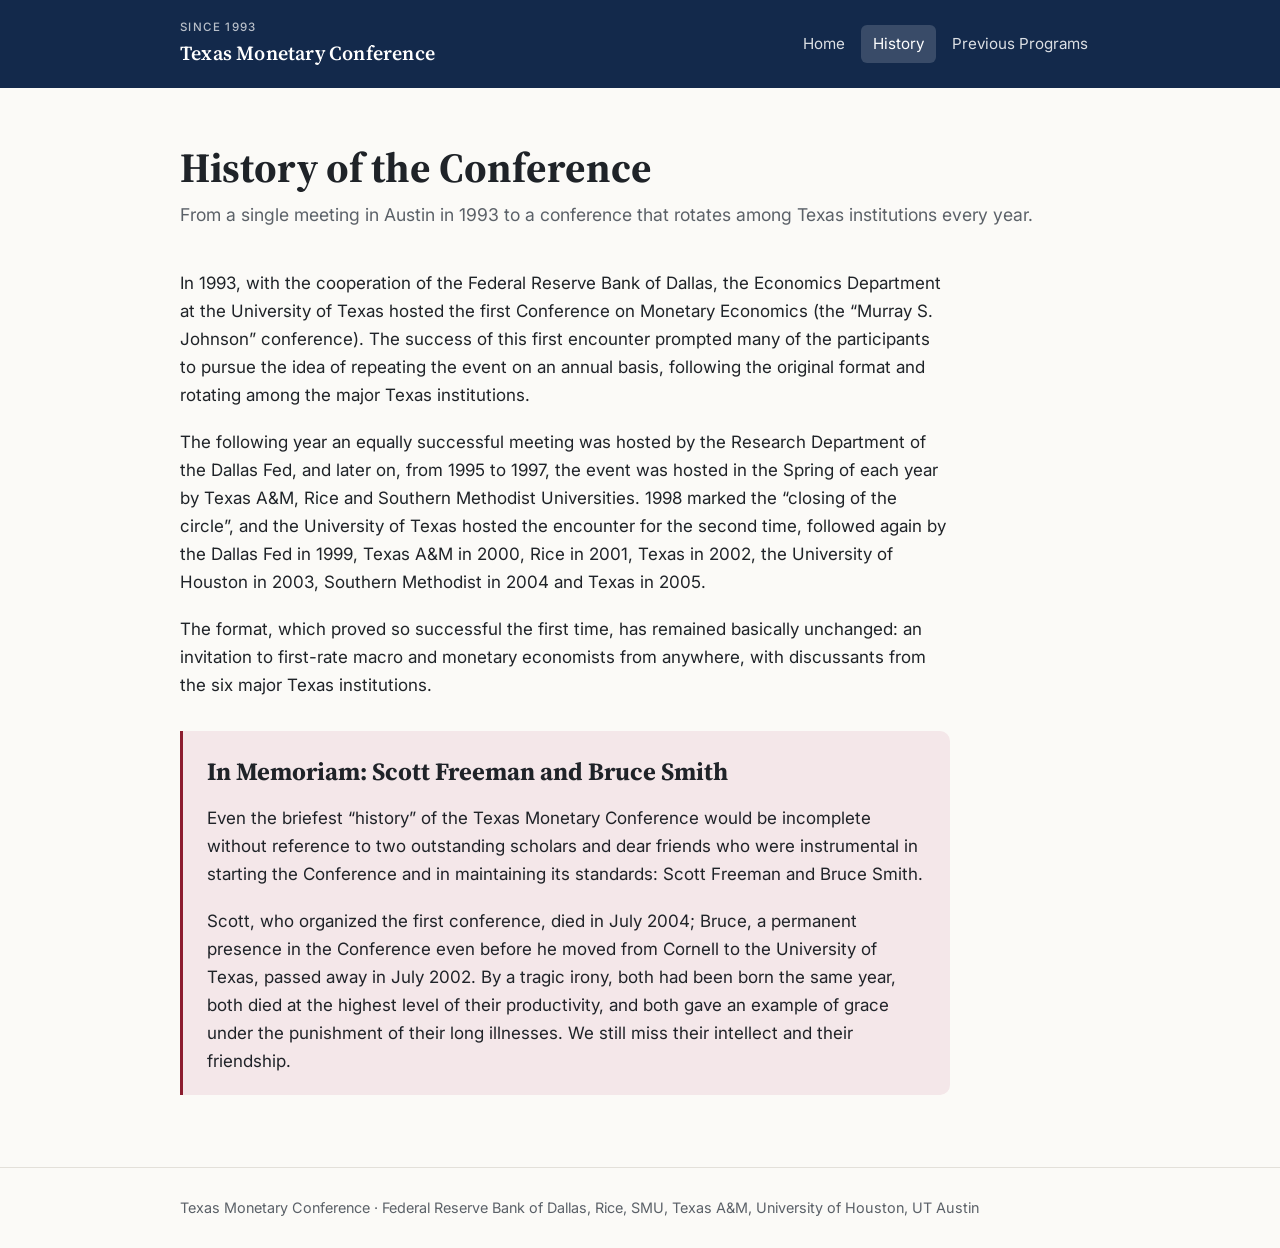
==== history.html @ 77f2ba34 "Add Texas Monetary Conference website Landing page for 2027, history page, and previous programs tab" ====
<!doctype html>
<html lang="en">
<head>
  <meta charset="utf-8">
  <meta name="viewport" content="width=device-width, initial-scale=1">
  <title>History · Texas Monetary Conference</title>
  <link rel="preconnect" href="https://fonts.googleapis.com">
  <link rel="preconnect" href="https://fonts.gstatic.com" crossorigin>
  <link href="https://fonts.googleapis.com/css2?family=Inter:wght@400;500;600;700&family=Source+Serif+4:wght@600&display=swap" rel="stylesheet">
  <link rel="stylesheet" href="css/style.css">
</head>
<body>
  <header class="site-header">
    <div class="wrap">
      <a class="brand" href="index.html"><small>Since 1993</small>Texas Monetary Conference</a>
      <nav class="site-nav" aria-label="Main">
        <a href="index.html">Home</a>
        <a href="history.html" aria-current="page">History</a>
        <a href="programs.html">Previous Programs</a>
      </nav>
    </div>
  </header>

  <main>
    <div class="wrap">
      <h1 class="page-title">History of the Conference</h1>
      <p class="lede">From a single meeting in Austin in 1993 to a conference that rotates among Texas institutions every year.</p>

      <div class="prose">
        <p>In 1993, with the cooperation of the Federal Reserve Bank of Dallas, the Economics Department at the University of Texas hosted the first Conference on Monetary Economics (the “Murray S. Johnson” conference). The success of this first encounter prompted many of the participants to pursue the idea of repeating the event on an annual basis, following the original format and rotating among the major Texas institutions.</p>
        <p>The following year an equally successful meeting was hosted by the Research Department of the Dallas Fed, and later on, from 1995 to 1997, the event was hosted in the Spring of each year by Texas A&amp;M, Rice and Southern Methodist Universities. 1998 marked the “closing of the circle”, and the University of Texas hosted the encounter for the second time, followed again by the Dallas Fed in 1999, Texas A&amp;M in 2000, Rice in 2001, Texas in 2002, the University of Houston in 2003, Southern Methodist in 2004 and Texas in 2005.</p>
        <p>The format, which proved so successful the first time, has remained basically unchanged: an invitation to first-rate macro and monetary economists from anywhere, with discussants from the six major Texas institutions.</p>

        <div class="tribute">
          <h2>In Memoriam: Scott Freeman and Bruce Smith</h2>
          <p>Even the briefest “history” of the Texas Monetary Conference would be incomplete without reference to two outstanding scholars and dear friends who were instrumental in starting the Conference and in maintaining its standards: Scott Freeman and Bruce Smith.</p>
          <p>Scott, who organized the first conference, died in July 2004; Bruce, a permanent presence in the Conference even before he moved from Cornell to the University of Texas, passed away in July 2002. By a tragic irony, both had been born the same year, both died at the highest level of their productivity, and both gave an example of grace under the punishment of their long illnesses. We still miss their intellect and their friendship.</p>
        </div>
      </div>
    </div>
  </main>

  <footer class="site-footer">
    <div class="wrap">Texas Monetary Conference · Federal Reserve Bank of Dallas, Rice, SMU, Texas A&amp;M, University of Houston, UT Austin</div>
  </footer>
</body>
</html>
---- css/style.css ----
:root {
  --bg: #fbfaf7;
  --surface: #ffffff;
  --text: #1f2328;
  --muted: #5b6168;
  --accent: #8c1d2f;
  --accent-soft: #f4e7e9;
  --navy: #13294b;
  --border: #e3e0da;
  --serif: "Source Serif 4", Georgia, "Times New Roman", serif;
  --sans: "Inter", -apple-system, BlinkMacSystemFont, "Segoe UI", Roboto, sans-serif;
}

@media (prefers-color-scheme: dark) {
  :root {
    --bg: #14171c;
    --surface: #1c2027;
    --text: #e8e6e1;
    --muted: #a3a7ad;
    --accent: #e0697c;
    --accent-soft: #33222a;
    --navy: #0d1a2f;
    --border: #2d323a;
  }
}

* { box-sizing: border-box; }

html { -webkit-text-size-adjust: 100%; }

body {
  margin: 0;
  background: var(--bg);
  color: var(--text);
  font-family: var(--sans);
  font-size: 17px;
  line-height: 1.65;
}

a { color: var(--accent); }
a:hover { text-decoration-thickness: 2px; }

.wrap {
  max-width: 960px;
  margin: 0 auto;
  padding: 0 20px;
}

/* Header & nav */
.site-header {
  background: var(--navy);
  color: #fff;
}
.site-header .wrap {
  display: flex;
  flex-wrap: wrap;
  align-items: center;
  justify-content: space-between;
  gap: 12px 24px;
  padding-top: 18px;
  padding-bottom: 18px;
}
.brand {
  color: #fff;
  text-decoration: none;
  font-family: var(--serif);
  font-size: 1.25rem;
  font-weight: 600;
  letter-spacing: 0.01em;
}
.brand small {
  display: block;
  font-family: var(--sans);
  font-size: 0.72rem;
  font-weight: 500;
  letter-spacing: 0.12em;
  text-transform: uppercase;
  opacity: 0.7;
}
.site-nav {
  display: flex;
  flex-wrap: wrap;
  gap: 4px;
}
.site-nav a {
  color: #fff;
  text-decoration: none;
  font-size: 0.95rem;
  padding: 6px 12px;
  border-radius: 6px;
  opacity: 0.85;
}
.site-nav a:hover { opacity: 1; background: rgba(255, 255, 255, 0.1); }
.site-nav a[aria-current="page"] {
  opacity: 1;
  background: rgba(255, 255, 255, 0.16);
}

/* Hero */
.hero {
  background: linear-gradient(160deg, var(--navy) 0%, #2a1a3a 55%, var(--accent) 140%);
  color: #fff;
  padding: 72px 0 80px;
}
.eyebrow {
  font-size: 0.8rem;
  font-weight: 600;
  letter-spacing: 0.14em;
  text-transform: uppercase;
  opacity: 0.75;
  margin: 0 0 12px;
}
.hero h1 {
  font-family: var(--serif);
  font-size: clamp(2.2rem, 6vw, 3.6rem);
  line-height: 1.1;
  margin: 0 0 20px;
  font-weight: 600;
}
.hero-meta {
  display: flex;
  flex-wrap: wrap;
  gap: 10px 28px;
  font-size: 1.1rem;
  margin: 0 0 28px;
}
.hero-meta span { white-space: nowrap; }
.badge {
  display: inline-block;
  background: rgba(255, 255, 255, 0.14);
  border: 1px solid rgba(255, 255, 255, 0.3);
  border-radius: 999px;
  padding: 8px 18px;
  font-weight: 600;
  font-size: 0.95rem;
}

/* Content */
main { padding: 56px 0 72px; }
.page-title {
  font-family: var(--serif);
  font-size: clamp(1.9rem, 4.5vw, 2.6rem);
  line-height: 1.15;
  margin: 0 0 8px;
}
.lede { color: var(--muted); font-size: 1.1rem; margin: 0 0 40px; }
h2 {
  font-family: var(--serif);
  font-size: 1.55rem;
  margin: 48px 0 12px;
}
h2:first-child { margin-top: 0; }
.prose { max-width: 70ch; }
.prose p { margin: 0 0 1.1em; }

.card-grid {
  display: grid;
  grid-template-columns: repeat(auto-fit, minmax(240px, 1fr));
  gap: 16px;
  margin-top: 16px;
}
.card {
  background: var(--surface);
  border: 1px solid var(--border);
  border-radius: 10px;
  padding: 20px 22px;
}
.card h3 { margin: 0 0 6px; font-size: 1.05rem; }
.card p { margin: 0; color: var(--muted); font-size: 0.97rem; }
.card a { font-weight: 600; }

.institutions {
  list-style: none;
  padding: 0;
  margin: 16px 0 0;
  display: flex;
  flex-wrap: wrap;
  gap: 10px;
}
.institutions li {
  background: var(--surface);
  border: 1px solid var(--border);
  border-radius: 999px;
  padding: 6px 16px;
  font-size: 0.95rem;
}

.tribute {
  border-left: 3px solid var(--accent);
  background: var(--accent-soft);
  padding: 20px 24px;
  border-radius: 0 10px 10px 0;
  margin: 32px 0 0;
}
.tribute h2 { margin-top: 0; }
.tribute p:last-child { margin-bottom: 0; }

/* Programs table */
.table-wrap {
  overflow-x: auto;
  background: var(--surface);
  border: 1px solid var(--border);
  border-radius: 10px;
}
table {
  width: 100%;
  border-collapse: collapse;
  font-size: 0.97rem;
}
th, td {
  text-align: left;
  padding: 12px 16px;
  border-bottom: 1px solid var(--border);
  vertical-align: top;
}
thead th {
  font-size: 0.78rem;
  letter-spacing: 0.08em;
  text-transform: uppercase;
  color: var(--muted);
  font-weight: 600;
  background: var(--bg);
}
tbody tr:last-child td { border-bottom: 0; }
tbody tr:hover { background: var(--accent-soft); }
td.year { font-weight: 700; font-variant-numeric: tabular-nums; white-space: nowrap; }
td.na { color: var(--muted); font-style: italic; }
.pdf-link { font-weight: 600; white-space: nowrap; }
.note { color: var(--muted); font-size: 0.92rem; margin-top: 16px; }

/* Footer */
.site-footer {
  border-top: 1px solid var(--border);
  padding: 28px 0;
  color: var(--muted);
  font-size: 0.9rem;
}

@media (max-width: 600px) {
  body { font-size: 16px; }
  .wrap { padding: 0 16px; }
  .hero { padding: 48px 0 56px; }
  main { padding: 40px 0 56px; }
  th, td { padding: 10px 12px; }
}
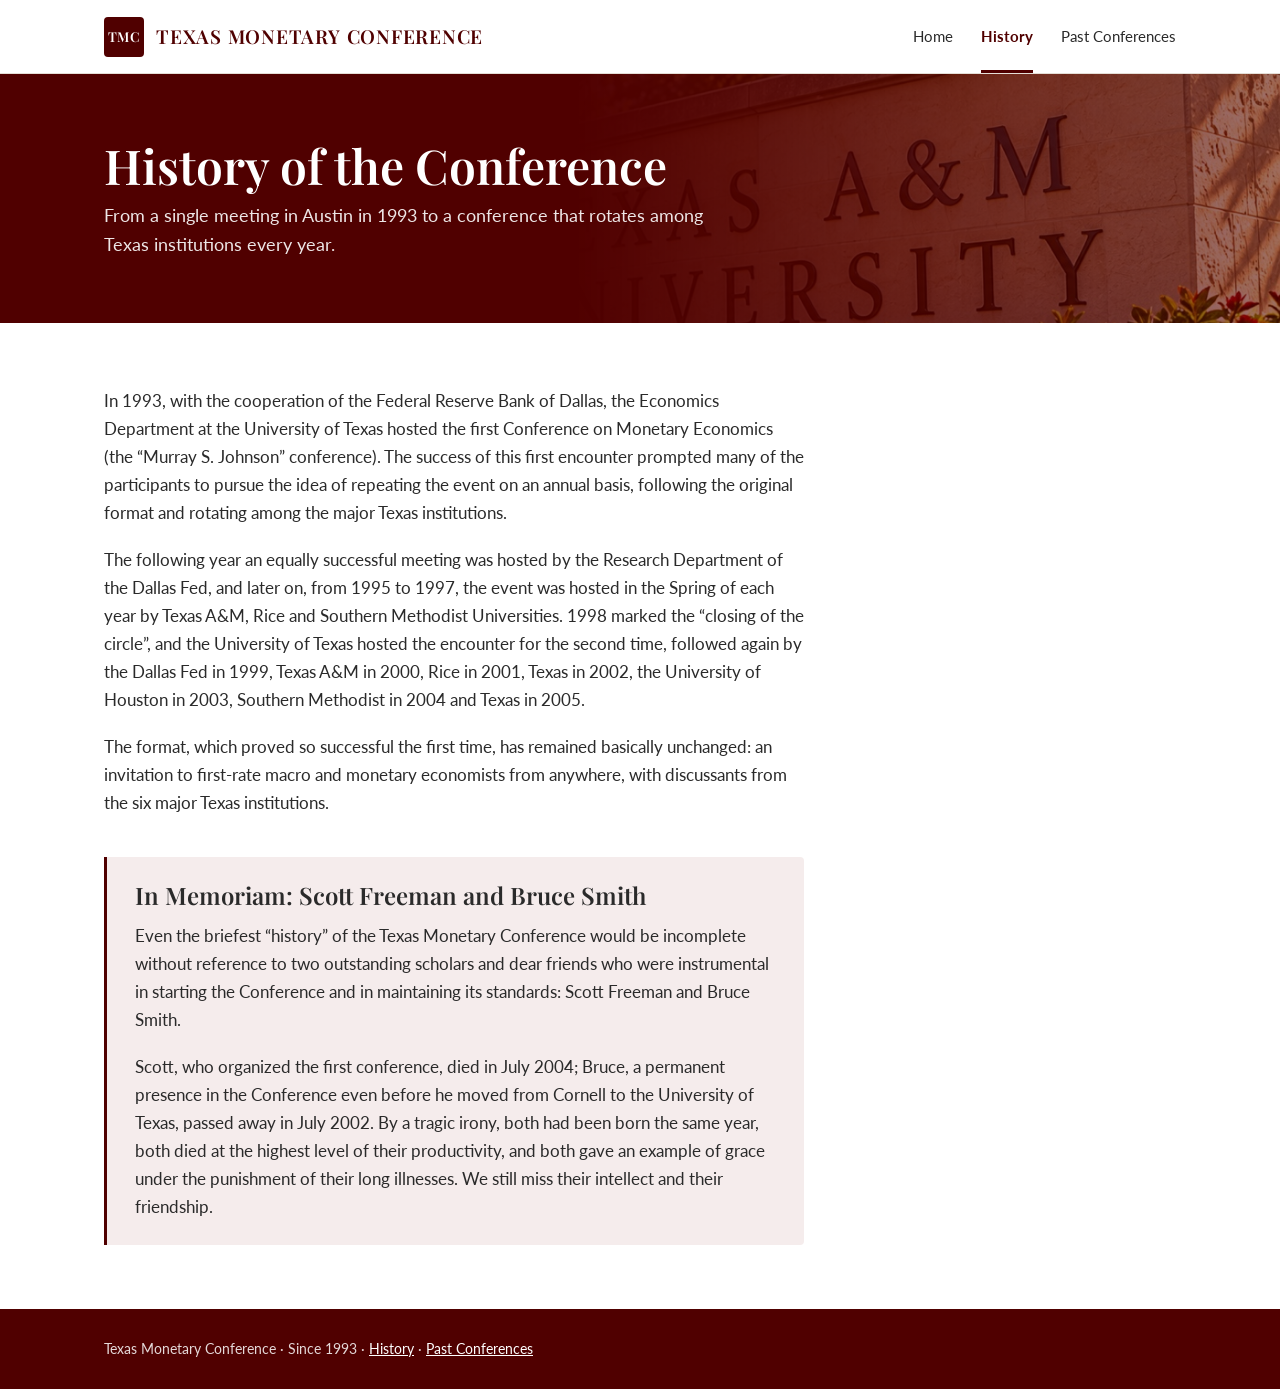
==== commit 7fd087fc: "Restyle site after model design: cover banner, at-a-glance, co-hosts Host 2027 at Texas A&M (April 2" ====
--- a/history.html
+++ b/history.html
@@ -6,25 +6,30 @@
   <title>History · Texas Monetary Conference</title>
   <link rel="preconnect" href="https://fonts.googleapis.com">
   <link rel="preconnect" href="https://fonts.gstatic.com" crossorigin>
-  <link href="https://fonts.googleapis.com/css2?family=Inter:wght@400;500;600;700&family=Source+Serif+4:wght@600&display=swap" rel="stylesheet">
+  <link href="https://fonts.googleapis.com/css2?family=Lato:wght@400;700&family=Playfair+Display:wght@600&display=swap" rel="stylesheet">
   <link rel="stylesheet" href="css/style.css">
 </head>
 <body>
   <header class="site-header">
     <div class="wrap">
-      <a class="brand" href="index.html"><small>Since 1993</small>Texas Monetary Conference</a>
+      <a class="brand" href="index.html"><span class="brand-mark">TMC</span>Texas Monetary Conference</a>
       <nav class="site-nav" aria-label="Main">
         <a href="index.html">Home</a>
         <a href="history.html" aria-current="page">History</a>
-        <a href="programs.html">Previous Programs</a>
+        <a href="programs.html">Past Conferences</a>
       </nav>
     </div>
   </header>
 
-  <main>
+  <section class="page-banner">
     <div class="wrap">
-      <h1 class="page-title">History of the Conference</h1>
-      <p class="lede">From a single meeting in Austin in 1993 to a conference that rotates among Texas institutions every year.</p>
+      <h1>History of the Conference</h1>
+      <p>From a single meeting in Austin in 1993 to a conference that rotates among Texas institutions every year.</p>
+    </div>
+  </section>
+
+  <main class="section">
+    <div class="wrap">
 
       <div class="prose">
         <p>In 1993, with the cooperation of the Federal Reserve Bank of Dallas, the Economics Department at the University of Texas hosted the first Conference on Monetary Economics (the “Murray S. Johnson” conference). The success of this first encounter prompted many of the participants to pursue the idea of repeating the event on an annual basis, following the original format and rotating among the major Texas institutions.</p>
@@ -41,7 +46,7 @@
   </main>
 
   <footer class="site-footer">
-    <div class="wrap">Texas Monetary Conference · Federal Reserve Bank of Dallas, Rice, SMU, Texas A&amp;M, University of Houston, UT Austin</div>
+    <div class="wrap">Texas Monetary Conference · Since 1993 · <a href="history.html">History</a> · <a href="programs.html">Past Conferences</a></div>
   </footer>
 </body>
 </html>
--- a/css/style.css
+++ b/css/style.css
@@ -1,27 +1,16 @@
 :root {
-  --bg: #fbfaf7;
+  --maroon: #500000;
+  --maroon-hover: #6b0f0f;
+  --bg: #ffffff;
+  --bg-alt: #f6f3ef;
   --surface: #ffffff;
-  --text: #1f2328;
-  --muted: #5b6168;
-  --accent: #8c1d2f;
-  --accent-soft: #f4e7e9;
-  --navy: #13294b;
-  --border: #e3e0da;
-  --serif: "Source Serif 4", Georgia, "Times New Roman", serif;
-  --sans: "Inter", -apple-system, BlinkMacSystemFont, "Segoe UI", Roboto, sans-serif;
-}
-
-@media (prefers-color-scheme: dark) {
-  :root {
-    --bg: #14171c;
-    --surface: #1c2027;
-    --text: #e8e6e1;
-    --muted: #a3a7ad;
-    --accent: #e0697c;
-    --accent-soft: #33222a;
-    --navy: #0d1a2f;
-    --border: #2d323a;
-  }
+  --text: #2a2a2a;
+  --muted: #5f5f5f;
+  --border: #e4ded6;
+  --accent: var(--maroon);
+  --accent-soft: #f5ecec;
+  --serif: "Playfair Display", Georgia, "Times New Roman", serif;
+  --sans: "Lato", -apple-system, BlinkMacSystemFont, "Segoe UI", Roboto, sans-serif;
 }
 
 * { box-sizing: border-box; }
@@ -37,162 +26,204 @@
   line-height: 1.65;
 }
 
+img { max-width: 100%; height: auto; display: block; }
+
 a { color: var(--accent); }
 a:hover { text-decoration-thickness: 2px; }
 
 .wrap {
-  max-width: 960px;
+  max-width: 1120px;
   margin: 0 auto;
-  padding: 0 20px;
+  padding: 0 24px;
 }
 
 /* Header & nav */
 .site-header {
-  background: var(--navy);
-  color: #fff;
+  background: var(--surface);
+  border-bottom: 1px solid var(--border);
+  position: sticky;
+  top: 0;
+  z-index: 10;
 }
 .site-header .wrap {
   display: flex;
   flex-wrap: wrap;
   align-items: center;
   justify-content: space-between;
-  gap: 12px 24px;
-  padding-top: 18px;
-  padding-bottom: 18px;
+  gap: 8px 24px;
+  min-height: 72px;
 }
 .brand {
-  color: #fff;
+  display: flex;
+  align-items: center;
+  gap: 12px;
+  color: var(--maroon);
   text-decoration: none;
   font-family: var(--serif);
-  font-size: 1.25rem;
-  font-weight: 600;
-  letter-spacing: 0.01em;
-}
-.brand small {
-  display: block;
-  font-family: var(--sans);
-  font-size: 0.72rem;
-  font-weight: 500;
-  letter-spacing: 0.12em;
+  font-size: 1.2rem;
+  font-weight: 600;
+  letter-spacing: 0.04em;
   text-transform: uppercase;
-  opacity: 0.7;
+}
+.brand-mark {
+  display: grid;
+  place-items: center;
+  width: 40px;
+  height: 40px;
+  background: var(--maroon);
+  color: #fff;
+  border-radius: 4px;
+  font-size: 0.85rem;
+  letter-spacing: 0.02em;
 }
 .site-nav {
   display: flex;
   flex-wrap: wrap;
-  gap: 4px;
+  gap: 4px 28px;
 }
 .site-nav a {
-  color: #fff;
+  color: var(--text);
   text-decoration: none;
   font-size: 0.95rem;
-  padding: 6px 12px;
-  border-radius: 6px;
-  opacity: 0.85;
-}
-.site-nav a:hover { opacity: 1; background: rgba(255, 255, 255, 0.1); }
+  padding: 24px 0 21px;
+  border-bottom: 3px solid transparent;
+}
+.site-nav a:hover { color: var(--maroon); }
 .site-nav a[aria-current="page"] {
-  opacity: 1;
-  background: rgba(255, 255, 255, 0.16);
-}
-
-/* Hero */
-.hero {
-  background: linear-gradient(160deg, var(--navy) 0%, #2a1a3a 55%, var(--accent) 140%);
-  color: #fff;
-  padding: 72px 0 80px;
-}
-.eyebrow {
-  font-size: 0.8rem;
-  font-weight: 600;
-  letter-spacing: 0.14em;
-  text-transform: uppercase;
-  opacity: 0.75;
-  margin: 0 0 12px;
-}
-.hero h1 {
-  font-family: var(--serif);
-  font-size: clamp(2.2rem, 6vw, 3.6rem);
-  line-height: 1.1;
-  margin: 0 0 20px;
-  font-weight: 600;
-}
-.hero-meta {
-  display: flex;
-  flex-wrap: wrap;
-  gap: 10px 28px;
-  font-size: 1.1rem;
-  margin: 0 0 28px;
-}
-.hero-meta span { white-space: nowrap; }
-.badge {
-  display: inline-block;
-  background: rgba(255, 255, 255, 0.14);
-  border: 1px solid rgba(255, 255, 255, 0.3);
-  border-radius: 999px;
-  padding: 8px 18px;
-  font-weight: 600;
-  font-size: 0.95rem;
-}
-
-/* Content */
-main { padding: 56px 0 72px; }
-.page-title {
-  font-family: var(--serif);
-  font-size: clamp(1.9rem, 4.5vw, 2.6rem);
+  color: var(--maroon);
+  font-weight: 700;
+  border-bottom-color: var(--maroon);
+}
+
+/* Cover banner */
+.cover {
+  background: var(--maroon);
+}
+.cover img {
+  width: 100%;
+  max-width: 1600px;
+  margin: 0 auto;
+  aspect-ratio: 2048 / 768;
+  object-fit: cover;
+}
+
+/* Page banner for inner pages */
+.page-banner {
+  background: linear-gradient(90deg, var(--maroon) 0%, var(--maroon) 45%, rgba(80, 0, 0, 0.55) 100%),
+    url("../images/tamu-campus.jpg") center 40% / cover no-repeat;
+  color: #fff;
+  padding: 64px 0;
+}
+.page-banner h1 {
+  font-family: var(--serif);
+  font-weight: 600;
+  font-size: clamp(2rem, 5vw, 3rem);
   line-height: 1.15;
   margin: 0 0 8px;
 }
-.lede { color: var(--muted); font-size: 1.1rem; margin: 0 0 40px; }
+.page-banner p { margin: 0; font-size: 1.1rem; opacity: 0.9; max-width: 60ch; }
+
+/* Sections */
+.section { padding: 64px 0; }
+.section-alt { background: var(--bg-alt); }
+
 h2 {
   font-family: var(--serif);
-  font-size: 1.55rem;
-  margin: 48px 0 12px;
-}
-h2:first-child { margin-top: 0; }
+  font-weight: 600;
+  font-size: clamp(1.6rem, 3.5vw, 2.1rem);
+  line-height: 1.2;
+  margin: 0 0 20px;
+  color: var(--text);
+}
+
+.split {
+  display: grid;
+  grid-template-columns: 1.1fr 1fr;
+  gap: 48px;
+  align-items: center;
+}
+.split > * { min-width: 0; }
+.split img {
+  width: 100%;
+  border-radius: 4px;
+  aspect-ratio: 4 / 3;
+  object-fit: cover;
+}
 .prose { max-width: 70ch; }
 .prose p { margin: 0 0 1.1em; }
 
-.card-grid {
+.button {
+  display: inline-block;
+  background: var(--maroon);
+  color: #fff;
+  text-decoration: none;
+  font-weight: 700;
+  padding: 12px 24px;
+  border-radius: 3px;
+  margin-top: 8px;
+}
+.button:hover { background: var(--maroon-hover); }
+.button[aria-disabled="true"] {
+  background: transparent;
+  color: var(--maroon);
+  border: 2px solid var(--maroon);
+  cursor: default;
+}
+
+/* At a glance */
+.glance {
   display: grid;
-  grid-template-columns: repeat(auto-fit, minmax(240px, 1fr));
+  grid-template-columns: repeat(4, 1fr);
+  margin-top: 12px;
+}
+.glance-item {
+  display: flex;
   gap: 16px;
-  margin-top: 16px;
-}
-.card {
-  background: var(--surface);
-  border: 1px solid var(--border);
-  border-radius: 10px;
-  padding: 20px 22px;
-}
-.card h3 { margin: 0 0 6px; font-size: 1.05rem; }
-.card p { margin: 0; color: var(--muted); font-size: 0.97rem; }
-.card a { font-weight: 600; }
-
+  padding: 8px 24px;
+  border-left: 1px solid var(--border);
+}
+.glance-item:first-child { border-left: 0; padding-left: 0; }
+.glance-item svg {
+  flex: none;
+  width: 36px;
+  height: 36px;
+  color: var(--maroon);
+}
+.glance-item h3 { margin: 0 0 2px; font-size: 1.05rem; }
+.glance-item p { margin: 0; color: var(--muted); font-size: 0.97rem; }
+
+/* Co-hosts */
+.cohosts h2 { font-size: 1.35rem; margin-bottom: 16px; }
 .institutions {
   list-style: none;
   padding: 0;
-  margin: 16px 0 0;
+  margin: 0;
   display: flex;
   flex-wrap: wrap;
-  gap: 10px;
+  gap: 12px;
 }
 .institutions li {
+  flex: 1 1 160px;
+  text-align: center;
+  font-family: var(--serif);
+  font-weight: 600;
+  color: var(--maroon);
   background: var(--surface);
   border: 1px solid var(--border);
-  border-radius: 999px;
-  padding: 6px 16px;
-  font-size: 0.95rem;
-}
-
+  border-radius: 4px;
+  padding: 16px 12px;
+  line-height: 1.3;
+}
+
+/* History */
 .tribute {
-  border-left: 3px solid var(--accent);
+  border-left: 3px solid var(--maroon);
   background: var(--accent-soft);
-  padding: 20px 24px;
-  border-radius: 0 10px 10px 0;
-  margin: 32px 0 0;
-}
-.tribute h2 { margin-top: 0; }
+  padding: 24px 28px;
+  border-radius: 0 4px 4px 0;
+  margin: 40px 0 0;
+}
+.tribute h2 { font-size: 1.5rem; margin-bottom: 12px; }
 .tribute p:last-child { margin-bottom: 0; }
 
 /* Programs table */
@@ -200,7 +231,7 @@
   overflow-x: auto;
   background: var(--surface);
   border: 1px solid var(--border);
-  border-radius: 10px;
+  border-radius: 4px;
 }
 table {
   width: 100%;
@@ -217,29 +248,44 @@
   font-size: 0.78rem;
   letter-spacing: 0.08em;
   text-transform: uppercase;
-  color: var(--muted);
-  font-weight: 600;
-  background: var(--bg);
+  color: #fff;
+  font-weight: 700;
+  background: var(--maroon);
 }
 tbody tr:last-child td { border-bottom: 0; }
+tbody tr:nth-child(even) { background: var(--bg-alt); }
 tbody tr:hover { background: var(--accent-soft); }
 td.year { font-weight: 700; font-variant-numeric: tabular-nums; white-space: nowrap; }
 td.na { color: var(--muted); font-style: italic; }
-.pdf-link { font-weight: 600; white-space: nowrap; }
+.pdf-link { font-weight: 700; white-space: nowrap; }
 .note { color: var(--muted); font-size: 0.92rem; margin-top: 16px; }
 
 /* Footer */
 .site-footer {
-  border-top: 1px solid var(--border);
+  background: var(--maroon);
+  color: rgba(255, 255, 255, 0.85);
   padding: 28px 0;
-  color: var(--muted);
   font-size: 0.9rem;
+}
+.site-footer a { color: #fff; }
+
+@media (max-width: 860px) {
+  .split { grid-template-columns: minmax(0, 1fr); gap: 28px; }
+  .glance { grid-template-columns: 1fr 1fr; row-gap: 24px; }
+  .glance-item:nth-child(3) { border-left: 0; padding-left: 0; }
 }
 
 @media (max-width: 600px) {
   body { font-size: 16px; }
   .wrap { padding: 0 16px; }
-  .hero { padding: 48px 0 56px; }
-  main { padding: 40px 0 56px; }
+  .brand { font-size: 1rem; }
+  .site-header .wrap { padding-top: 12px; }
+  .site-nav { gap: 4px 20px; }
+  .site-nav a { padding: 10px 0 9px; }
+  .cover img { aspect-ratio: 4 / 3; object-position: left center; }
+  .section { padding: 44px 0; }
+  .page-banner { padding: 44px 0; }
+  .glance { grid-template-columns: 1fr; }
+  .glance-item { border-left: 0; padding-left: 0; }
   th, td { padding: 10px 12px; }
 }
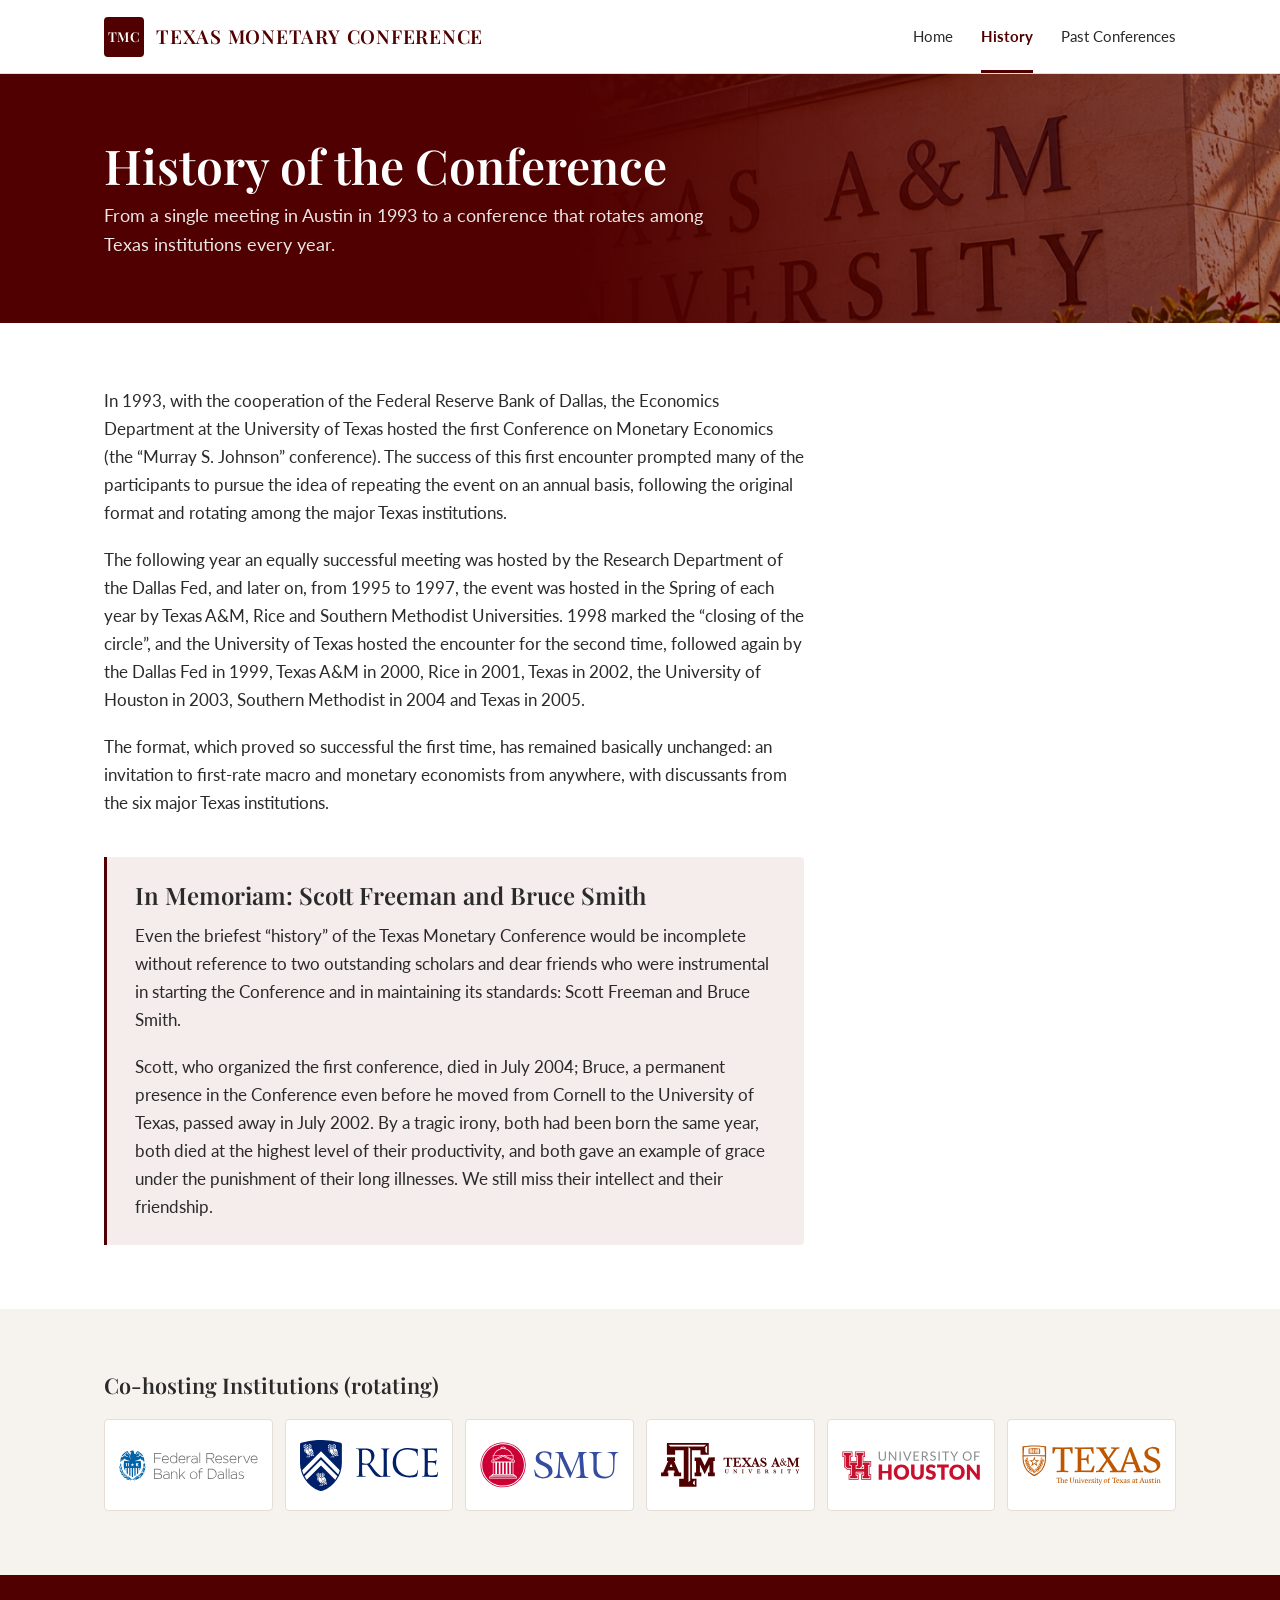
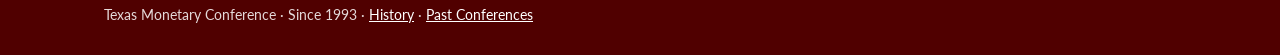
==== commit b81d48c1: "Add co-host institution logos to the bottom of every page Logos from Wikimedia Commons / English Wik" ====
--- a/history.html
+++ b/history.html
@@ -45,6 +45,20 @@
     </div>
   </main>
 
+<section class="section section-alt cohosts">
+    <div class="wrap">
+      <h2>Co-hosting Institutions (rotating)</h2>
+      <ul class="logo-row">
+        <li><img src="images/logos/dallas-fed.svg" alt="Federal Reserve Bank of Dallas"></li>
+        <li><img src="images/logos/rice.svg" alt="Rice University"></li>
+        <li><img src="images/logos/smu.svg" alt="Southern Methodist University"></li>
+        <li class="logo-pair"><img src="images/logos/tamu-mark.svg" alt=""><img src="images/logos/tamu-wordmark.svg" alt="Texas A&amp;M University"></li>
+        <li><img src="images/logos/uh.svg" alt="University of Houston"></li>
+        <li><img src="images/logos/ut-austin.svg" alt="The University of Texas at Austin"></li>
+      </ul>
+    </div>
+  </section>
+
   <footer class="site-footer">
     <div class="wrap">Texas Monetary Conference · Since 1993 · <a href="history.html">History</a> · <a href="programs.html">Past Conferences</a></div>
   </footer>
--- a/css/style.css
+++ b/css/style.css
@@ -179,10 +179,8 @@
 .glance-item {
   display: flex;
   gap: 16px;
-  padding: 8px 24px;
-  border-left: 1px solid var(--border);
-}
-.glance-item:first-child { border-left: 0; padding-left: 0; }
+  padding: 8px 24px 8px 0;
+}
 .glance-item svg {
   flex: none;
   width: 36px;
@@ -193,27 +191,33 @@
 .glance-item p { margin: 0; color: var(--muted); font-size: 0.97rem; }
 
 /* Co-hosts */
-.cohosts h2 { font-size: 1.35rem; margin-bottom: 16px; }
-.institutions {
+.cohosts h2 { font-size: 1.35rem; margin-bottom: 20px; }
+.logo-row {
   list-style: none;
   padding: 0;
   margin: 0;
-  display: flex;
-  flex-wrap: wrap;
+  display: grid;
+  grid-template-columns: repeat(6, minmax(0, 1fr));
   gap: 12px;
 }
-.institutions li {
-  flex: 1 1 160px;
-  text-align: center;
-  font-family: var(--serif);
-  font-weight: 600;
-  color: var(--maroon);
-  background: var(--surface);
+.logo-row li {
+  display: flex;
+  align-items: center;
+  justify-content: center;
+  gap: 8px;
+  background: #fff;
   border: 1px solid var(--border);
   border-radius: 4px;
-  padding: 16px 12px;
-  line-height: 1.3;
-}
+  padding: 16px 14px;
+  min-height: 92px;
+}
+.logo-row img {
+  width: auto;
+  max-width: 100%;
+  max-height: 52px;
+}
+.logo-pair img:first-child { max-height: 44px; flex: none; }
+.logo-pair img:last-child { min-width: 0; max-height: 30px; }
 
 /* History */
 .tribute {
@@ -272,7 +276,7 @@
 @media (max-width: 860px) {
   .split { grid-template-columns: minmax(0, 1fr); gap: 28px; }
   .glance { grid-template-columns: 1fr 1fr; row-gap: 24px; }
-  .glance-item:nth-child(3) { border-left: 0; padding-left: 0; }
+  .logo-row { grid-template-columns: repeat(3, minmax(0, 1fr)); }
 }
 
 @media (max-width: 600px) {
@@ -286,6 +290,6 @@
   .section { padding: 44px 0; }
   .page-banner { padding: 44px 0; }
   .glance { grid-template-columns: 1fr; }
-  .glance-item { border-left: 0; padding-left: 0; }
+  .logo-row { grid-template-columns: repeat(2, minmax(0, 1fr)); }
   th, td { padding: 10px 12px; }
 }
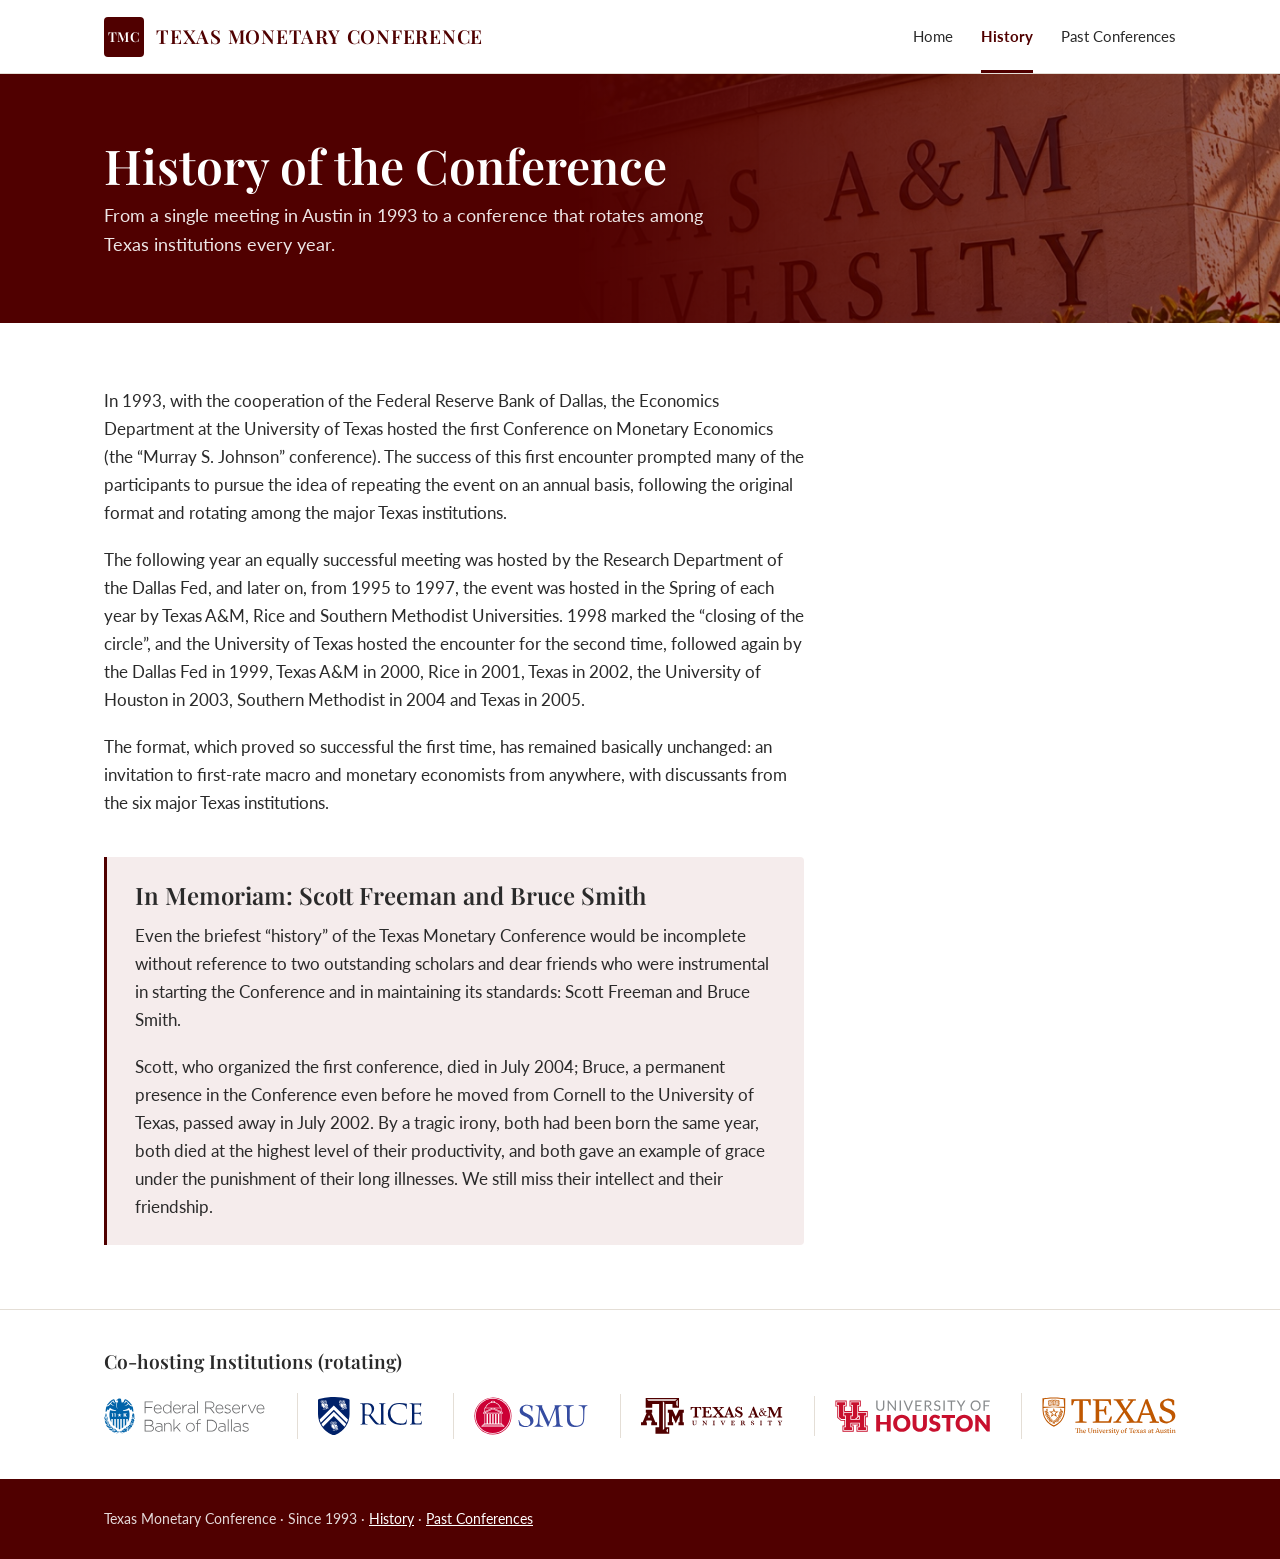
==== commit 4f7385e6: "Show co-host logos in a single horizontal strip Co-Authored-By: Claude Opus 5.5 <noreply@anthropic.c" ====
--- a/history.html
+++ b/history.html
@@ -45,15 +45,15 @@
     </div>
   </main>
 
-<section class="section section-alt cohosts">
+<section class="section cohosts">
     <div class="wrap">
       <h2>Co-hosting Institutions (rotating)</h2>
       <ul class="logo-row">
-        <li><img src="images/logos/dallas-fed.svg" alt="Federal Reserve Bank of Dallas"></li>
+        <li class="logo-dallas"><img src="images/logos/dallas-fed.svg" alt="Federal Reserve Bank of Dallas"></li>
         <li><img src="images/logos/rice.svg" alt="Rice University"></li>
         <li><img src="images/logos/smu.svg" alt="Southern Methodist University"></li>
         <li class="logo-pair"><img src="images/logos/tamu-mark.svg" alt=""><img src="images/logos/tamu-wordmark.svg" alt="Texas A&amp;M University"></li>
-        <li><img src="images/logos/uh.svg" alt="University of Houston"></li>
+        <li class="logo-uh"><img src="images/logos/uh.svg" alt="University of Houston"></li>
         <li><img src="images/logos/ut-austin.svg" alt="The University of Texas at Austin"></li>
       </ul>
     </div>
--- a/css/style.css
+++ b/css/style.css
@@ -191,33 +191,30 @@
 .glance-item p { margin: 0; color: var(--muted); font-size: 0.97rem; }
 
 /* Co-hosts */
-.cohosts h2 { font-size: 1.35rem; margin-bottom: 20px; }
+.cohosts { padding: 40px 0; border-top: 1px solid var(--border); }
+.cohosts h2 { font-size: 1.2rem; margin-bottom: 20px; }
 .logo-row {
   list-style: none;
   padding: 0;
   margin: 0;
-  display: grid;
-  grid-template-columns: repeat(6, minmax(0, 1fr));
-  gap: 12px;
+  display: flex;
+  align-items: center;
+  justify-content: space-between;
 }
 .logo-row li {
   display: flex;
   align-items: center;
-  justify-content: center;
-  gap: 8px;
-  background: #fff;
-  border: 1px solid var(--border);
-  border-radius: 4px;
-  padding: 16px 14px;
-  min-height: 92px;
-}
-.logo-row img {
-  width: auto;
-  max-width: 100%;
-  max-height: 52px;
-}
-.logo-pair img:first-child { max-height: 44px; flex: none; }
-.logo-pair img:last-child { min-width: 0; max-height: 30px; }
+  gap: 6px;
+  padding: 4px 20px;
+  border-left: 1px solid var(--border);
+}
+.logo-row li:first-child { padding-left: 0; border-left: 0; }
+.logo-row li:last-child { padding-right: 0; }
+.logo-row img { width: auto; height: 38px; }
+.logo-row .logo-dallas img { height: 36px; }
+.logo-row .logo-uh img { height: 32px; }
+.logo-pair img:first-child { height: 36px; }
+.logo-pair img:last-child { height: 20px; }
 
 /* History */
 .tribute {
@@ -276,7 +273,8 @@
 @media (max-width: 860px) {
   .split { grid-template-columns: minmax(0, 1fr); gap: 28px; }
   .glance { grid-template-columns: 1fr 1fr; row-gap: 24px; }
-  .logo-row { grid-template-columns: repeat(3, minmax(0, 1fr)); }
+  .logo-row { flex-wrap: wrap; justify-content: center; row-gap: 20px; }
+  .logo-row li, .logo-row li:first-child, .logo-row li:last-child { border-left: 0; padding: 4px 16px; }
 }
 
 @media (max-width: 600px) {
@@ -290,6 +288,10 @@
   .section { padding: 44px 0; }
   .page-banner { padding: 44px 0; }
   .glance { grid-template-columns: 1fr; }
-  .logo-row { grid-template-columns: repeat(2, minmax(0, 1fr)); }
+  .logo-row img { height: 30px; }
+  .logo-row .logo-dallas img { height: 28px; }
+  .logo-row .logo-uh img { height: 26px; }
+  .logo-pair img:first-child { height: 28px; }
+  .logo-pair img:last-child { height: 16px; }
   th, td { padding: 10px 12px; }
 }
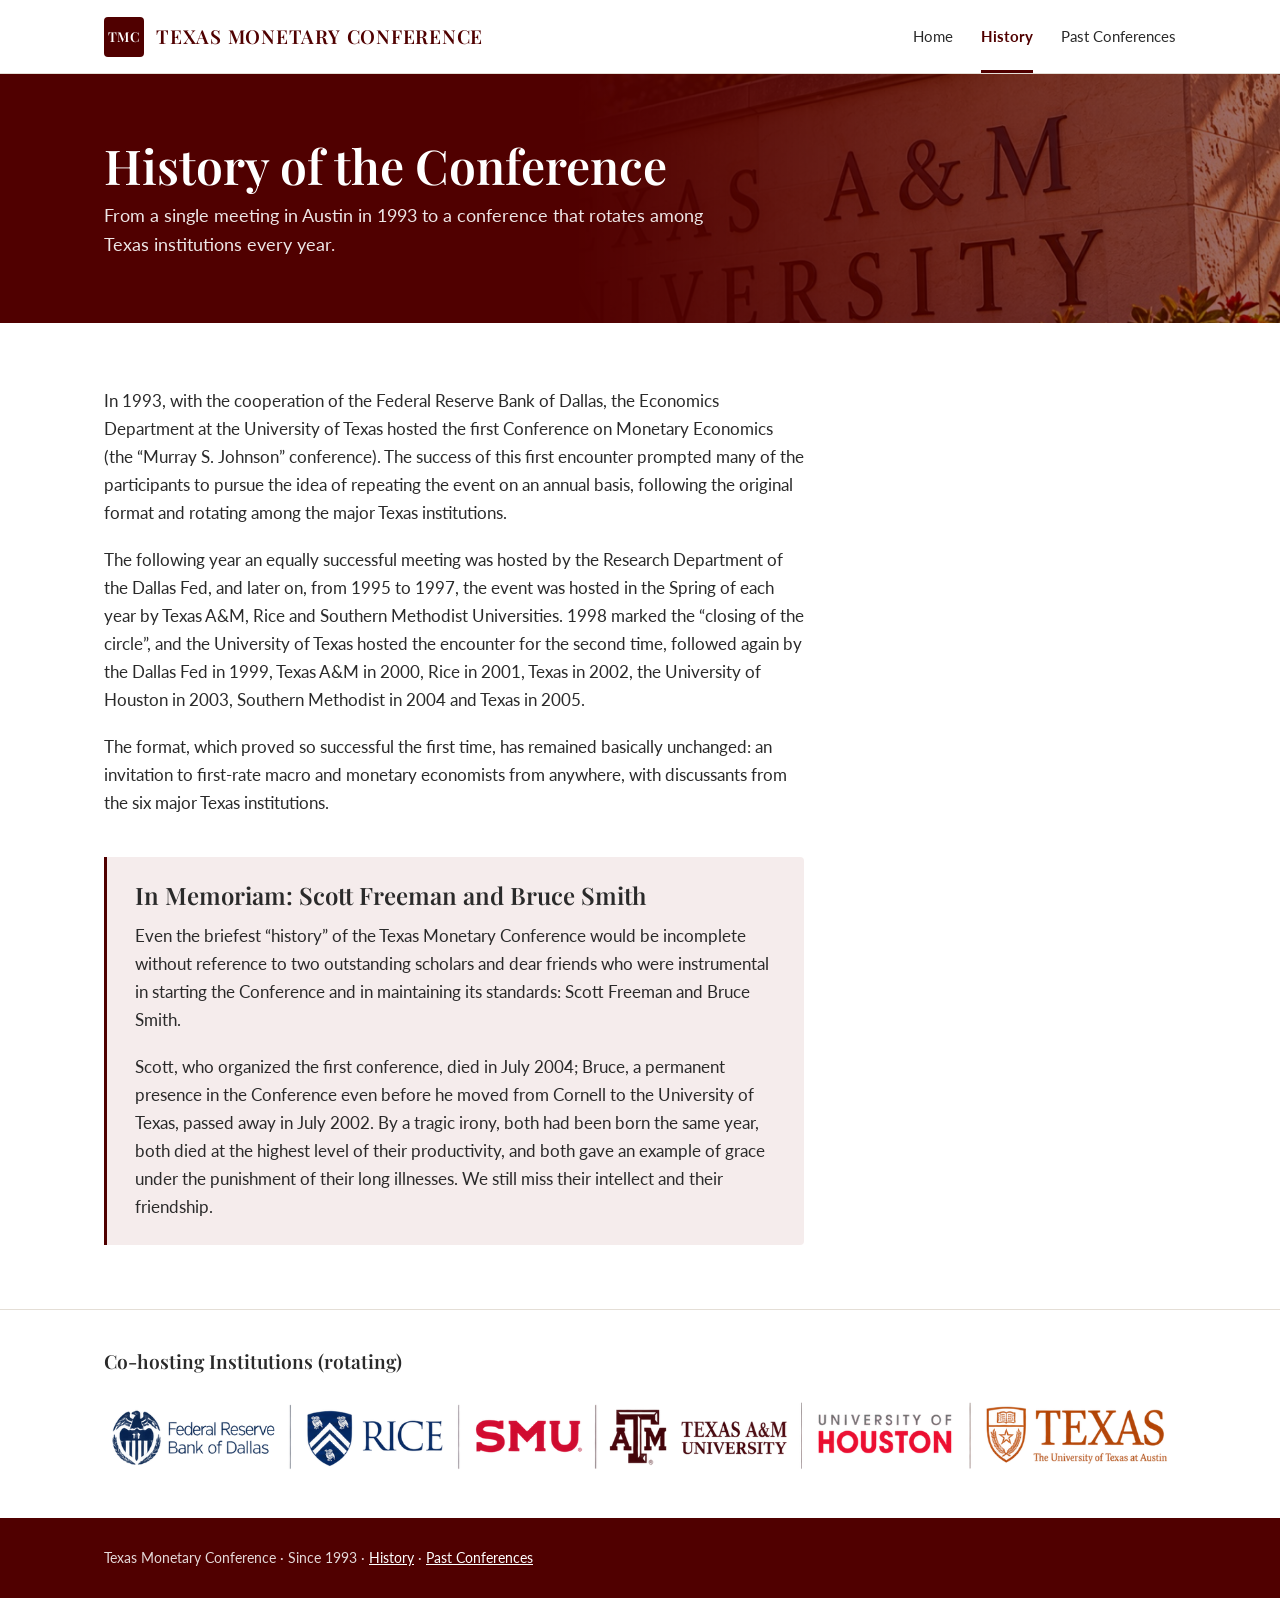
==== commit 374aa209: "Use single co-host logo strip image Co-Authored-By: Claude Opus 5.5 <noreply@anthropic.com>" ====
--- a/history.html
+++ b/history.html
@@ -48,14 +48,7 @@
 <section class="section cohosts">
     <div class="wrap">
       <h2>Co-hosting Institutions (rotating)</h2>
-      <ul class="logo-row">
-        <li class="logo-dallas"><img src="images/logos/dallas-fed.svg" alt="Federal Reserve Bank of Dallas"></li>
-        <li><img src="images/logos/rice.svg" alt="Rice University"></li>
-        <li><img src="images/logos/smu.svg" alt="Southern Methodist University"></li>
-        <li class="logo-pair"><img src="images/logos/tamu-mark.svg" alt=""><img src="images/logos/tamu-wordmark.svg" alt="Texas A&amp;M University"></li>
-        <li class="logo-uh"><img src="images/logos/uh.svg" alt="University of Houston"></li>
-        <li><img src="images/logos/ut-austin.svg" alt="The University of Texas at Austin"></li>
-      </ul>
+      <img class="logo-strip" src="images/cohost-logos.png" alt="Federal Reserve Bank of Dallas, Rice University, Southern Methodist University, Texas A&amp;M University, University of Houston, The University of Texas at Austin" width="1600" height="127" loading="lazy">
     </div>
   </section>
 
--- a/css/style.css
+++ b/css/style.css
@@ -193,28 +193,7 @@
 /* Co-hosts */
 .cohosts { padding: 40px 0; border-top: 1px solid var(--border); }
 .cohosts h2 { font-size: 1.2rem; margin-bottom: 20px; }
-.logo-row {
-  list-style: none;
-  padding: 0;
-  margin: 0;
-  display: flex;
-  align-items: center;
-  justify-content: space-between;
-}
-.logo-row li {
-  display: flex;
-  align-items: center;
-  gap: 6px;
-  padding: 4px 20px;
-  border-left: 1px solid var(--border);
-}
-.logo-row li:first-child { padding-left: 0; border-left: 0; }
-.logo-row li:last-child { padding-right: 0; }
-.logo-row img { width: auto; height: 38px; }
-.logo-row .logo-dallas img { height: 36px; }
-.logo-row .logo-uh img { height: 32px; }
-.logo-pair img:first-child { height: 36px; }
-.logo-pair img:last-child { height: 20px; }
+.logo-strip { width: 100%; height: auto; }
 
 /* History */
 .tribute {
@@ -273,8 +252,6 @@
 @media (max-width: 860px) {
   .split { grid-template-columns: minmax(0, 1fr); gap: 28px; }
   .glance { grid-template-columns: 1fr 1fr; row-gap: 24px; }
-  .logo-row { flex-wrap: wrap; justify-content: center; row-gap: 20px; }
-  .logo-row li, .logo-row li:first-child, .logo-row li:last-child { border-left: 0; padding: 4px 16px; }
 }
 
 @media (max-width: 600px) {
@@ -288,10 +265,5 @@
   .section { padding: 44px 0; }
   .page-banner { padding: 44px 0; }
   .glance { grid-template-columns: 1fr; }
-  .logo-row img { height: 30px; }
-  .logo-row .logo-dallas img { height: 28px; }
-  .logo-row .logo-uh img { height: 26px; }
-  .logo-pair img:first-child { height: 28px; }
-  .logo-pair img:last-child { height: 16px; }
   th, td { padding: 10px 12px; }
 }
